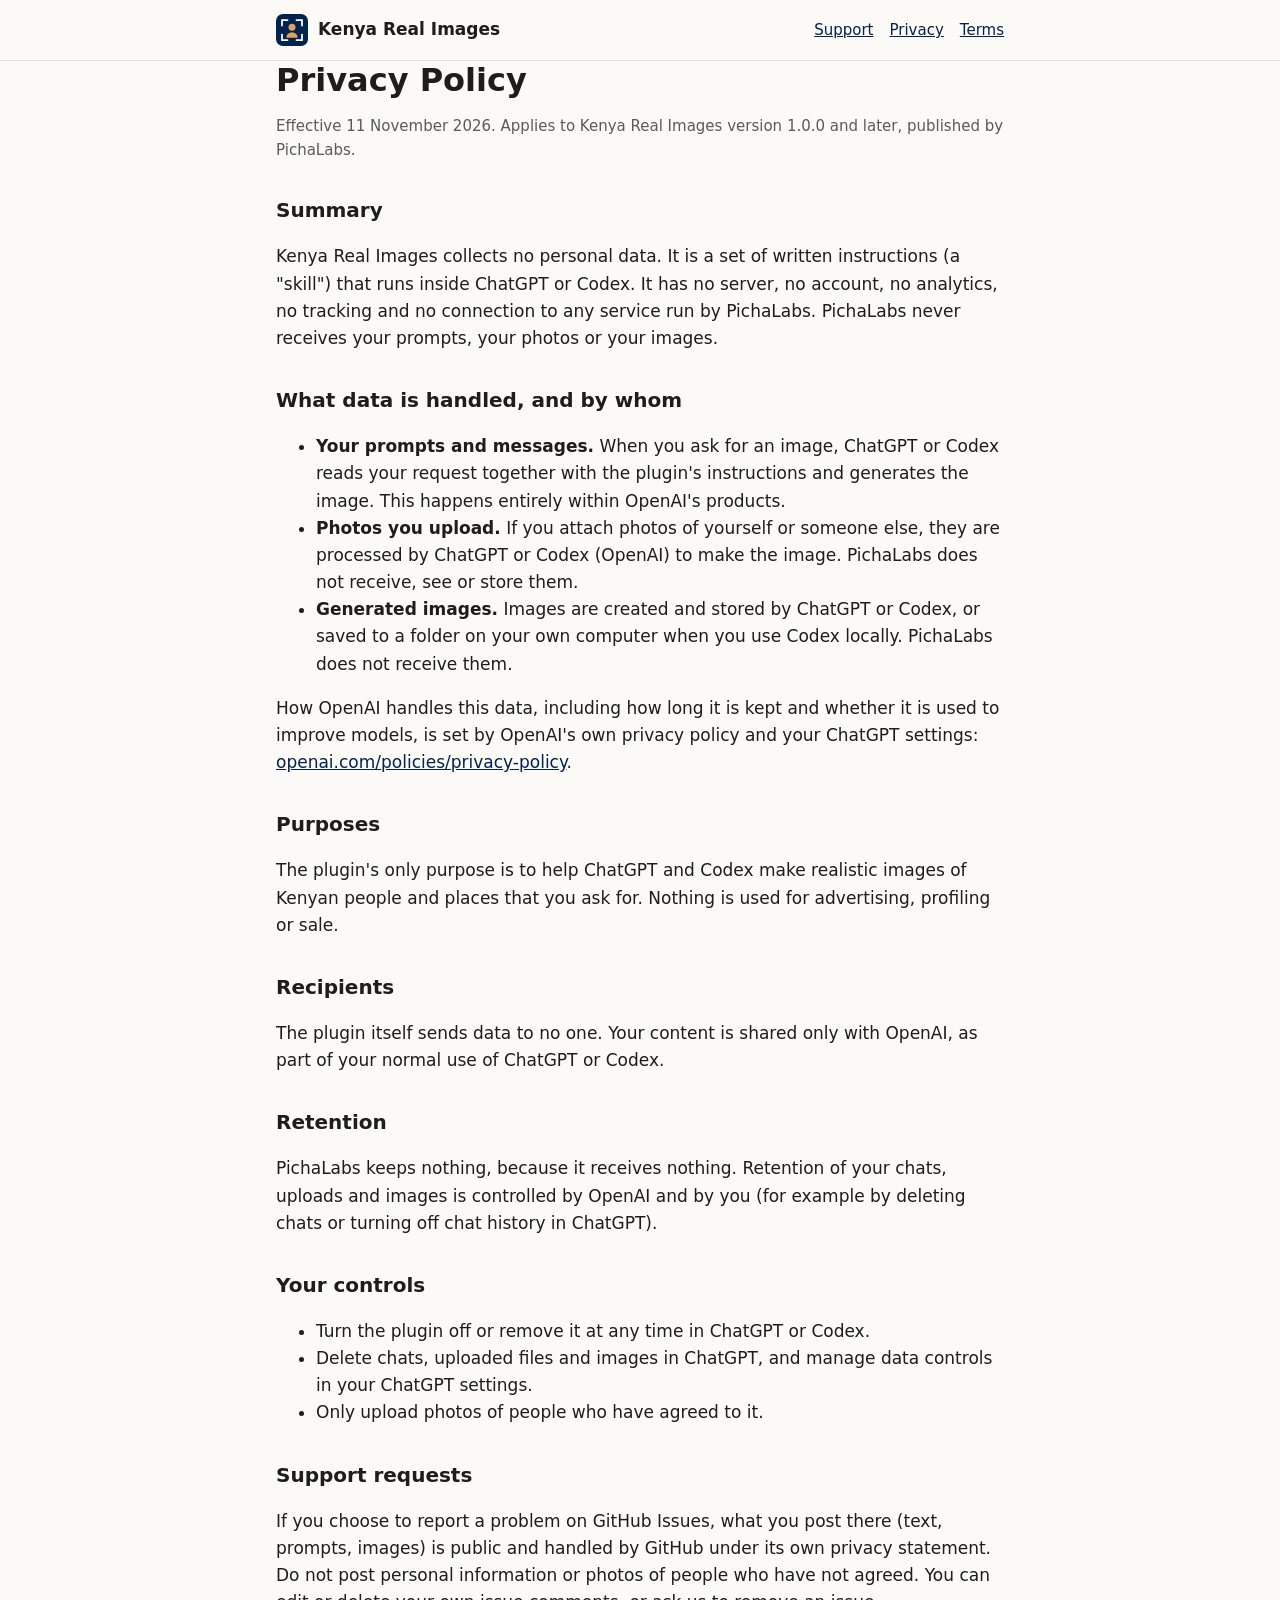
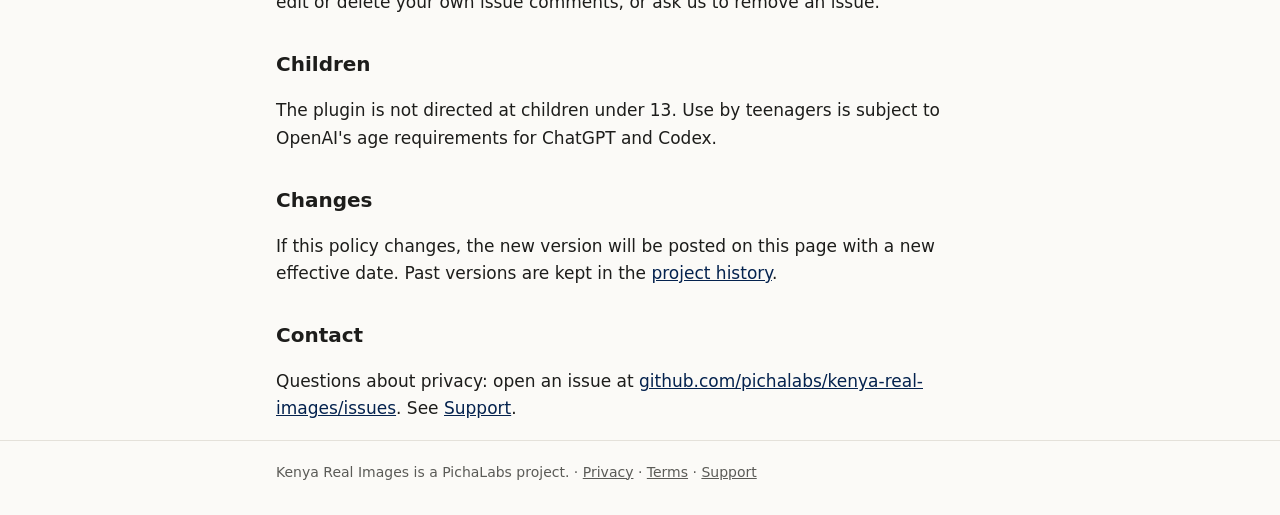
==== docs/privacy.html @ c6b68c50 "1.0.0: out of beta, GitHub Pages site, directory submission kit - Version 1.0.0 in both manifests, R" ====
<!doctype html>
<html lang="en">
<head>
<meta charset="utf-8">
<meta name="viewport" content="width=device-width, initial-scale=1">
<title>Privacy Policy</title>
<meta name="description" content="Privacy policy for the Kenya Real Images plugin.">
<link rel="icon" href="favicon.png">
<link rel="stylesheet" href="style.css">
</head>
<body>
<header><div class="wrap">
  <a class="brand" href="./"><img src="logo.svg" alt="">Kenya Real Images</a>
  <nav><a href="support.html">Support</a><a href="privacy.html">Privacy</a><a href="terms.html">Terms</a></nav>
</div></header>
<main class="wrap">
  <h1>Privacy Policy</h1>
  <p class="muted">Effective 11 November 2026. Applies to Kenya Real Images version 1.0.0 and later, published by PichaLabs.</p>

  <h2>Summary</h2>
  <p>Kenya Real Images collects no personal data. It is a set of written instructions (a "skill") that runs inside ChatGPT or Codex. It has no server, no account, no analytics, no tracking and no connection to any service run by PichaLabs. PichaLabs never receives your prompts, your photos or your images.</p>

  <h2>What data is handled, and by whom</h2>
  <ul>
    <li><strong>Your prompts and messages.</strong> When you ask for an image, ChatGPT or Codex reads your request together with the plugin's instructions and generates the image. This happens entirely within OpenAI's products.</li>
    <li><strong>Photos you upload.</strong> If you attach photos of yourself or someone else, they are processed by ChatGPT or Codex (OpenAI) to make the image. PichaLabs does not receive, see or store them.</li>
    <li><strong>Generated images.</strong> Images are created and stored by ChatGPT or Codex, or saved to a folder on your own computer when you use Codex locally. PichaLabs does not receive them.</li>
  </ul>
  <p>How OpenAI handles this data, including how long it is kept and whether it is used to improve models, is set by OpenAI's own privacy policy and your ChatGPT settings: <a href="https://openai.com/policies/privacy-policy/">openai.com/policies/privacy-policy</a>.</p>

  <h2>Purposes</h2>
  <p>The plugin's only purpose is to help ChatGPT and Codex make realistic images of Kenyan people and places that you ask for. Nothing is used for advertising, profiling or sale.</p>

  <h2>Recipients</h2>
  <p>The plugin itself sends data to no one. Your content is shared only with OpenAI, as part of your normal use of ChatGPT or Codex.</p>

  <h2>Retention</h2>
  <p>PichaLabs keeps nothing, because it receives nothing. Retention of your chats, uploads and images is controlled by OpenAI and by you (for example by deleting chats or turning off chat history in ChatGPT).</p>

  <h2>Your controls</h2>
  <ul>
    <li>Turn the plugin off or remove it at any time in ChatGPT or Codex.</li>
    <li>Delete chats, uploaded files and images in ChatGPT, and manage data controls in your ChatGPT settings.</li>
    <li>Only upload photos of people who have agreed to it.</li>
  </ul>

  <h2>Support requests</h2>
  <p>If you choose to report a problem on GitHub Issues, what you post there (text, prompts, images) is public and handled by GitHub under its own privacy statement. Do not post personal information or photos of people who have not agreed. You can edit or delete your own issue comments, or ask us to remove an issue.</p>

  <h2>Children</h2>
  <p>The plugin is not directed at children under 13. Use by teenagers is subject to OpenAI's age requirements for ChatGPT and Codex.</p>

  <h2>Changes</h2>
  <p>If this policy changes, the new version will be posted on this page with a new effective date. Past versions are kept in the <a href="https://github.com/pichalabs/kenya-real-images/commits/main/docs/privacy.html">project history</a>.</p>

  <h2>Contact</h2>
  <p>Questions about privacy: open an issue at <a href="https://github.com/pichalabs/kenya-real-images/issues">github.com/pichalabs/kenya-real-images/issues</a>. See <a href="support.html">Support</a>.</p>
</main>
<footer><div class="wrap">Kenya Real Images is a PichaLabs project. &middot; <a href="privacy.html">Privacy</a> &middot; <a href="terms.html">Terms</a> &middot; <a href="support.html">Support</a></div></footer>
</body>
</html>
---- docs/style.css ----
:root {
  --bg: #fbfaf7;
  --fg: #1d1d1b;
  --muted: #5b5b57;
  --line: #e4e1da;
  --brand: #04224e;
  --accent: #b9732c;
  --card: #ffffff;
}
@media (prefers-color-scheme: dark) {
  :root {
    --bg: #11151c;
    --fg: #ecebe7;
    --muted: #a7a6a0;
    --line: #2a3140;
    --brand: #9fbfff;
    --accent: #e0a15a;
    --card: #171c25;
  }
}
* { box-sizing: border-box; }
body {
  margin: 0;
  background: var(--bg);
  color: var(--fg);
  font: 17px/1.6 system-ui, -apple-system, "Segoe UI", Roboto, sans-serif;
}
.wrap { max-width: 760px; margin: 0 auto; padding: 0 16px; }
header { border-bottom: 1px solid var(--line); }
header .wrap { display: flex; align-items: center; gap: 12px; flex-wrap: wrap; padding: 14px 16px; }
header a.brand { display: flex; align-items: center; gap: 10px; color: var(--fg); text-decoration: none; font-weight: 650; }
header img { width: 32px; height: 32px; }
nav { margin-left: auto; display: flex; gap: 16px; flex-wrap: wrap; font-size: 15px; }
a { color: var(--brand); }
main { padding: 32px 0 48px; }
h1 { font-size: 2rem; line-height: 1.2; margin: 0 0 12px; }
h2 { font-size: 1.25rem; margin: 32px 0 8px; }
p.lead { font-size: 1.15rem; color: var(--muted); margin-top: 0; }
.muted { color: var(--muted); font-size: 15px; }
.grid { display: grid; grid-template-columns: repeat(auto-fit, minmax(220px, 1fr)); gap: 16px; margin: 24px 0; }
figure { margin: 0; background: var(--card); border: 1px solid var(--line); border-radius: 10px; overflow: hidden; }
figure img { width: 100%; display: block; aspect-ratio: 4 / 3; object-fit: cover; }
figcaption { padding: 8px 12px; font-size: 14px; color: var(--muted); }
pre { background: var(--card); border: 1px solid var(--line); border-radius: 8px; padding: 12px; overflow-x: auto; font-size: 14px; }
footer { border-top: 1px solid var(--line); padding: 20px 0 32px; font-size: 14px; color: var(--muted); }
footer a { color: var(--muted); }
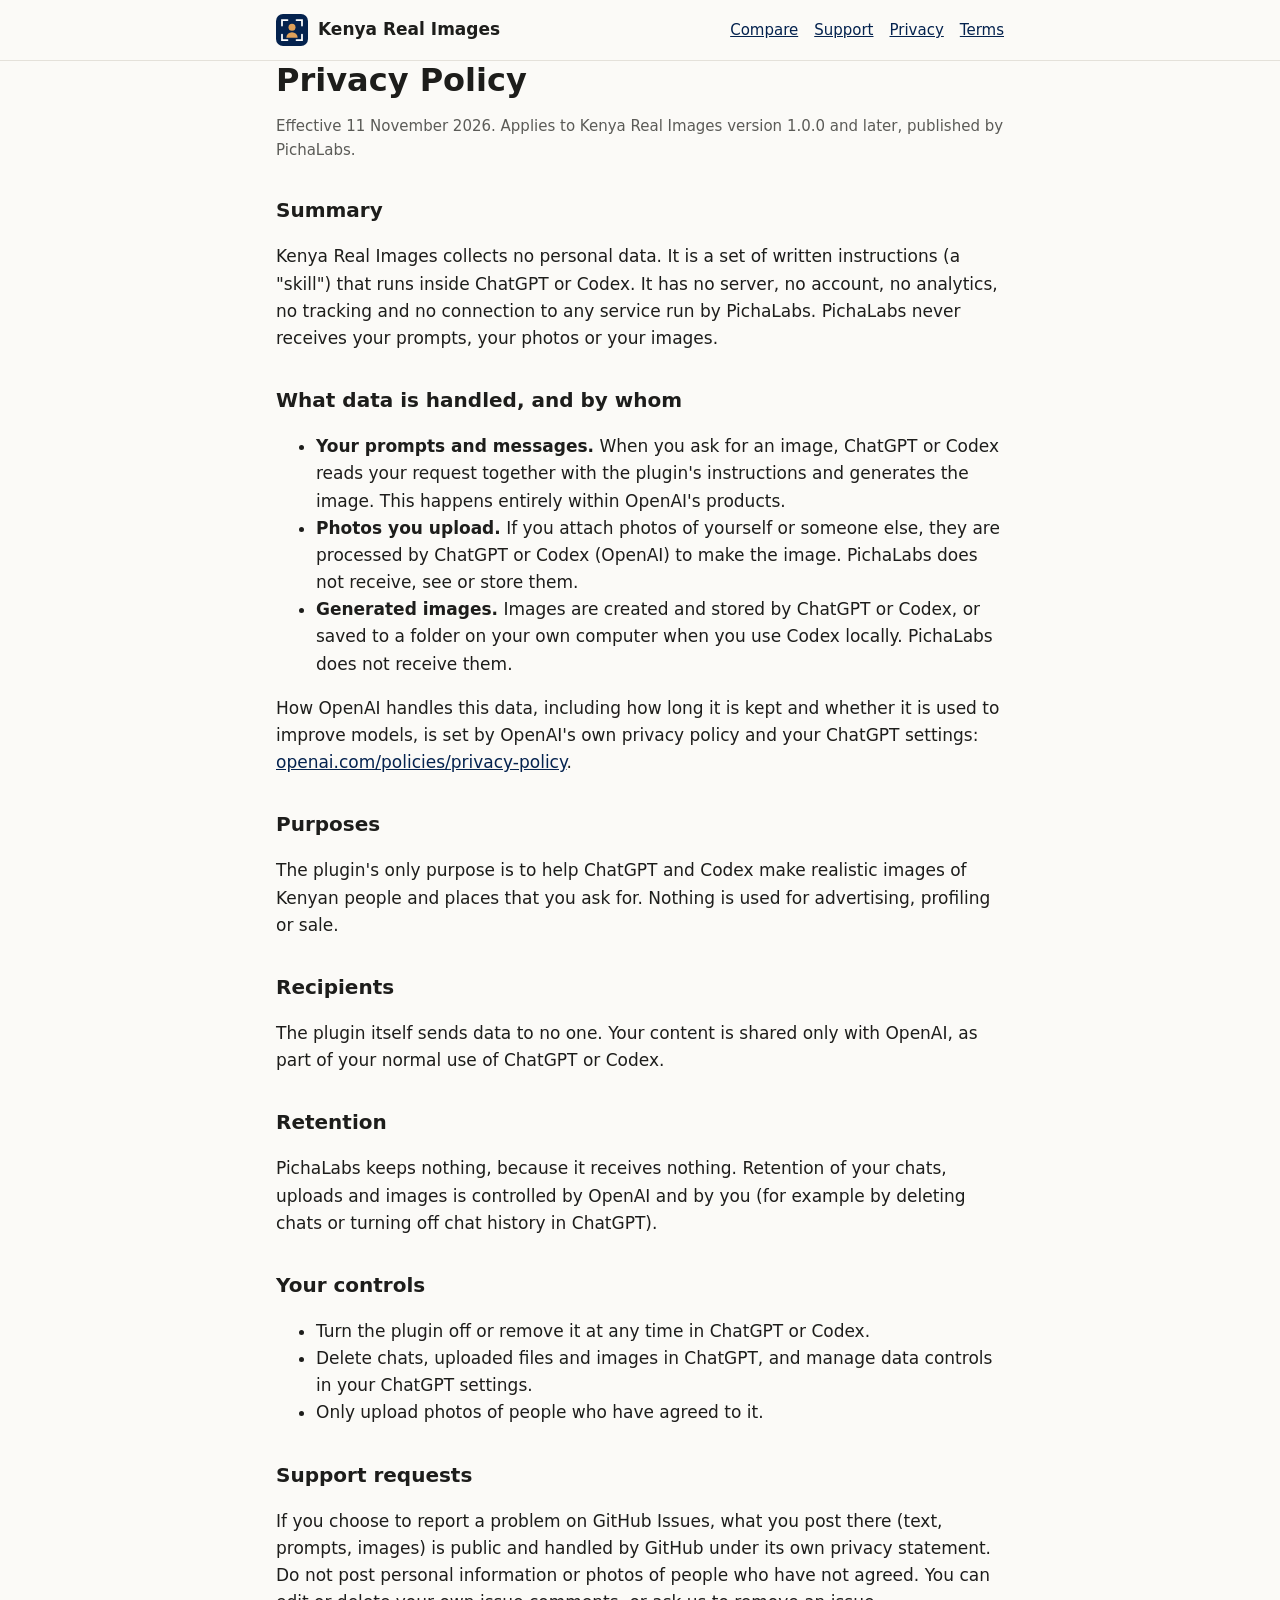
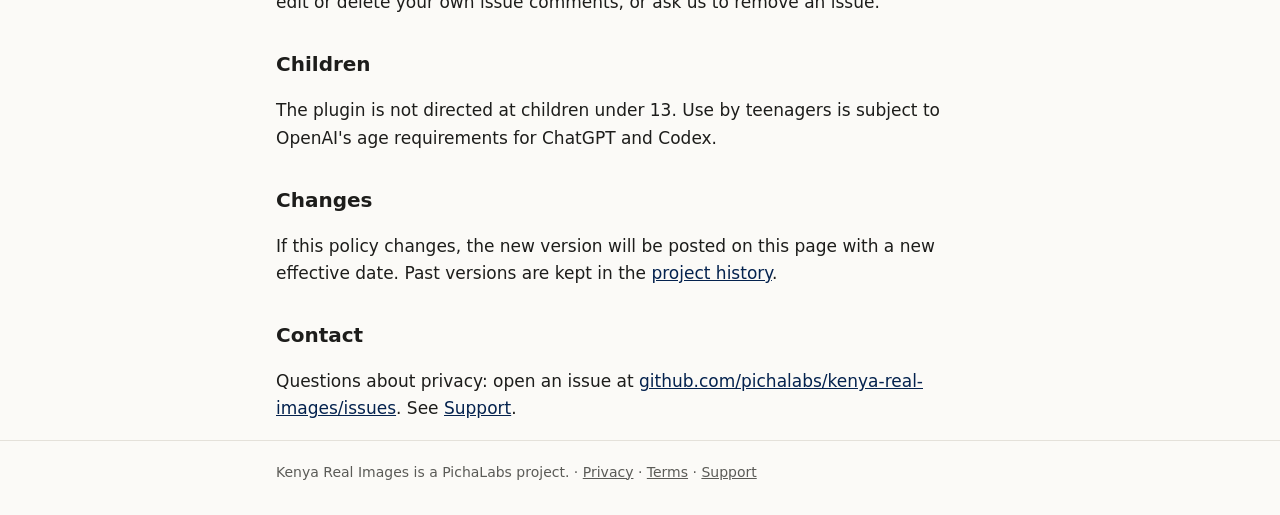
==== commit 936c861a: "Add ChatGPT comparisons: free vs plugin on home page and README, full 4-way compare page Co-Authored" ====
--- a/docs/privacy.html
+++ b/docs/privacy.html
@@ -11,7 +11,7 @@
 <body>
 <header><div class="wrap">
   <a class="brand" href="./"><img src="logo.svg" alt="">Kenya Real Images</a>
-  <nav><a href="support.html">Support</a><a href="privacy.html">Privacy</a><a href="terms.html">Terms</a></nav>
+  <nav><a href="compare.html">Compare</a><a href="support.html">Support</a><a href="privacy.html">Privacy</a><a href="terms.html">Terms</a></nav>
 </div></header>
 <main class="wrap">
   <h1>Privacy Policy</h1>
--- a/docs/style.css
+++ b/docs/style.css
@@ -44,3 +44,10 @@
 pre { background: var(--card); border: 1px solid var(--line); border-radius: 8px; padding: 12px; overflow-x: auto; font-size: 14px; }
 footer { border-top: 1px solid var(--line); padding: 20px 0 32px; font-size: 14px; color: var(--muted); }
 footer a { color: var(--muted); }
+.pair { display: grid; grid-template-columns: 1fr 1fr; gap: 12px; margin: 20px 0 28px; }
+.pair .prompt { grid-column: 1 / -1; margin: 0; font-style: italic; color: var(--muted); }
+.pair figure img { aspect-ratio: auto; object-fit: contain; }
+@media (max-width: 560px) { .pair { grid-template-columns: 1fr; } }
+.quad { display: grid; grid-template-columns: 1fr 1fr; gap: 12px; margin: 12px 0 8px; }
+.quad figure img { aspect-ratio: auto; object-fit: contain; }
+.note { font-size: 15px; margin: 0 0 32px; }
